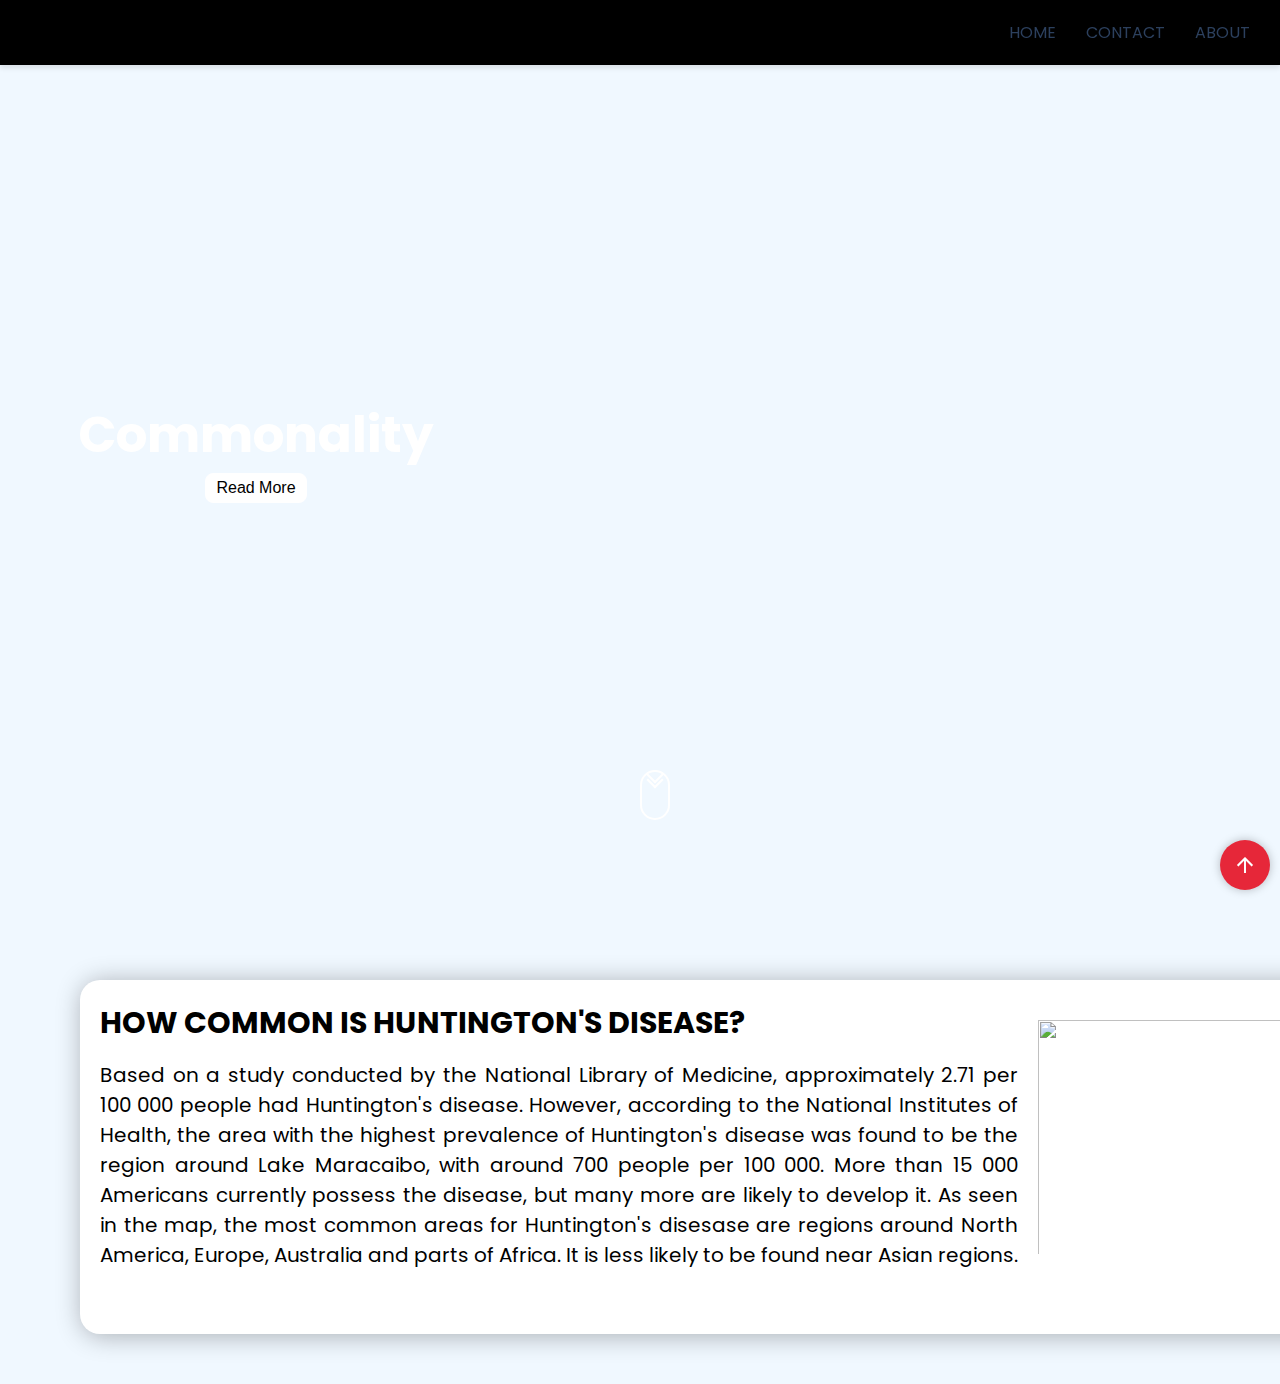
==== Huntington'sDiseaseCommonalityPage.html @ f5f080a8 "Add files via upload" ====
<!<!DOCTYPE html>
<html>
<!--linear-gradient(rgba(0, 0, 0, 0.5), rgba(0, 0, 0, 0.5))-->
  <head>
    <link rel="stylesheet" href="Huntington'sDiseaseCommonalityPage.css">
    <meta charset="utf-8">
    <meta name="description" content="This is a website about Tourette's Syndrome">
    <link href="https://fonts.googleapis.com/icon?family=Material+Icons" rel="stylesheet">
    <link href="https://fonts.googleapis.com/css2?family=Poppins&display=swap" rel="stylesheet">
    <title>All About Huntington's Disease</title>
  </head>
  <body>
    <!--Navigation Bar-->
    <header id="header">
      <p><a class="logo" href="https://www.haileybury.com.au/" target="_blank">Haileybury</a></p>
      <ul>
        <li><a href="Huntington'sDiseaseHomePage.html">Home</a></li>
        <li><a href="Huntington'sDiseaseContactPage.html">Contact</a></li>
        <li><a href="Huntington'sDiseaseAboutPage.html">About</a></li>
    </header>

    <button id="btnScrollToTop">
      <a href="#section1" style="color:#fff;">
        <i class="material-icons">arrow_upward</i>
      </a>
    </button>
    <section class="section1" id="section1">
      <div class="contain">
        <a href='#section2'>
          <div class="scroll-down"></div>
        </a>
        <div class="hero-image" id="heroimage">
          <div class="hero-text">
            <h1>Commonality</h1>
            <button class="btn LearnMore"><a href="#section2" style="color:black; text-transform:capitalize;">Read More</a></button>
          </div>
        </div>
      </div>
    </section>

      <div class="container">
        <main class="grid">
          <article>
            <div class="text">
              <div class="Title">
                <section class="section2" id="section2">
                  <h1>How common is Huntington's disease?</h1>
                </section>
                <section class="section3" id="section3">
              </div>
              <div class="information">
                  <p><br><br>
                  <img src="Images/HuntingtonsPrevalence.png" height="274" width="402" class="huntingtonsPrevalence">
                  Based on a study conducted by the National Library of Medicine, approximately 2.71 per 100 000 people had Huntington's disease.
                  However, according to the National Institutes of Health, the area with the highest prevalence of Huntington's disease was found to be the region around Lake Maracaibo, with around 700 people per 100 000.
                  More than 15 000 Americans currently possess the disease, but many more are likely to develop it. As seen in the map, the most common areas for Huntington's disesase are regions around North America, Europe, Australia and parts of Africa.
                  It is less likely to be found near Asian regions.</p>
                </div>
              </div>
            </article>
          </main>
        </div>
      </section>

      <script src=
        "https://ajax.googleapis.com/ajax/libs/jquery/3.3.1/jquery.min.js">
      </script>

  <!-- Script to change opacity when scrolling the web page -->
      <script>
       $(document).ready(function(){
          $(window).scroll(function(){
            $('#section1').css("opacity", 1- $(window).scrollTop() / 700)
          })
        })
      </script>
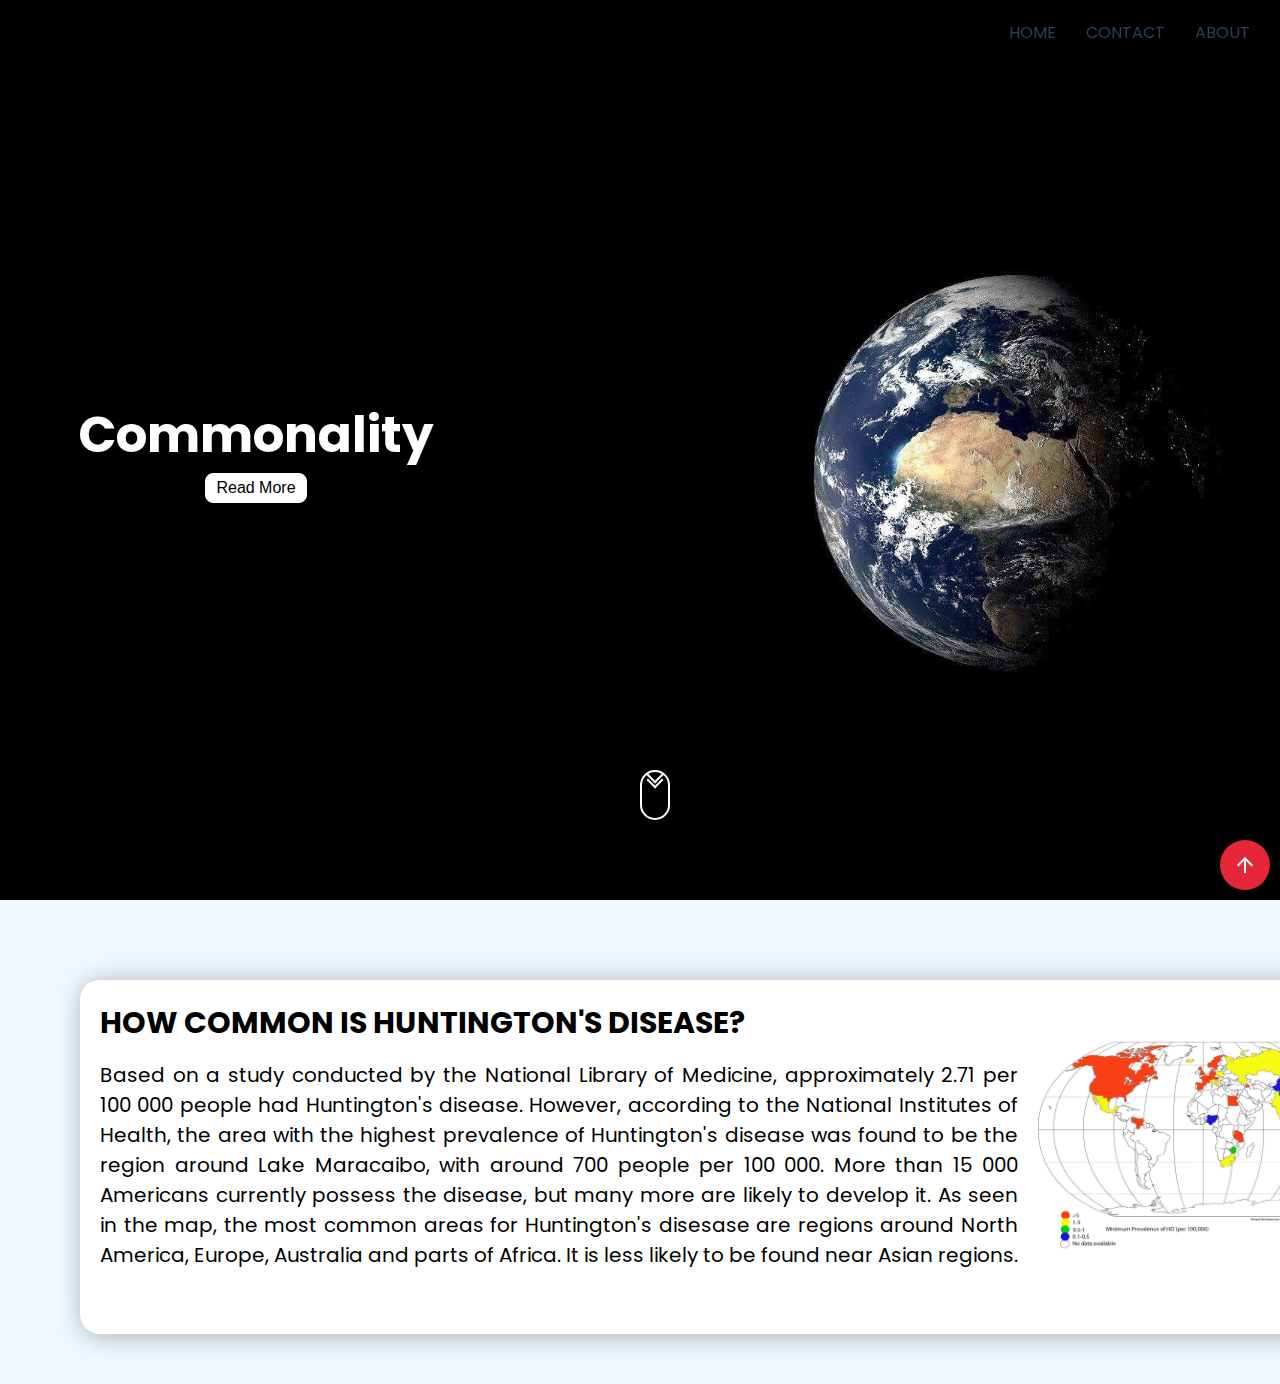
==== commit f98f2c0b: "Update Huntington'sDiseaseCommonalityPage.html" ====
--- a/Huntington'sDiseaseCommonalityPage.html
+++ b/Huntington'sDiseaseCommonalityPage.html
@@ -50,7 +50,7 @@
               </div>
               <div class="information">
                   <p><br><br>
-                  <img src="Images/HuntingtonsPrevalence.png" height="274" width="402" class="huntingtonsPrevalence">
+                  <img src="HuntingtonsPrevalence.png" height="274" width="402" class="huntingtonsPrevalence">
                   Based on a study conducted by the National Library of Medicine, approximately 2.71 per 100 000 people had Huntington's disease.
                   However, according to the National Institutes of Health, the area with the highest prevalence of Huntington's disease was found to be the region around Lake Maracaibo, with around 700 people per 100 000.
                   More than 15 000 Americans currently possess the disease, but many more are likely to develop it. As seen in the map, the most common areas for Huntington's disesase are regions around North America, Europe, Australia and parts of Africa.
